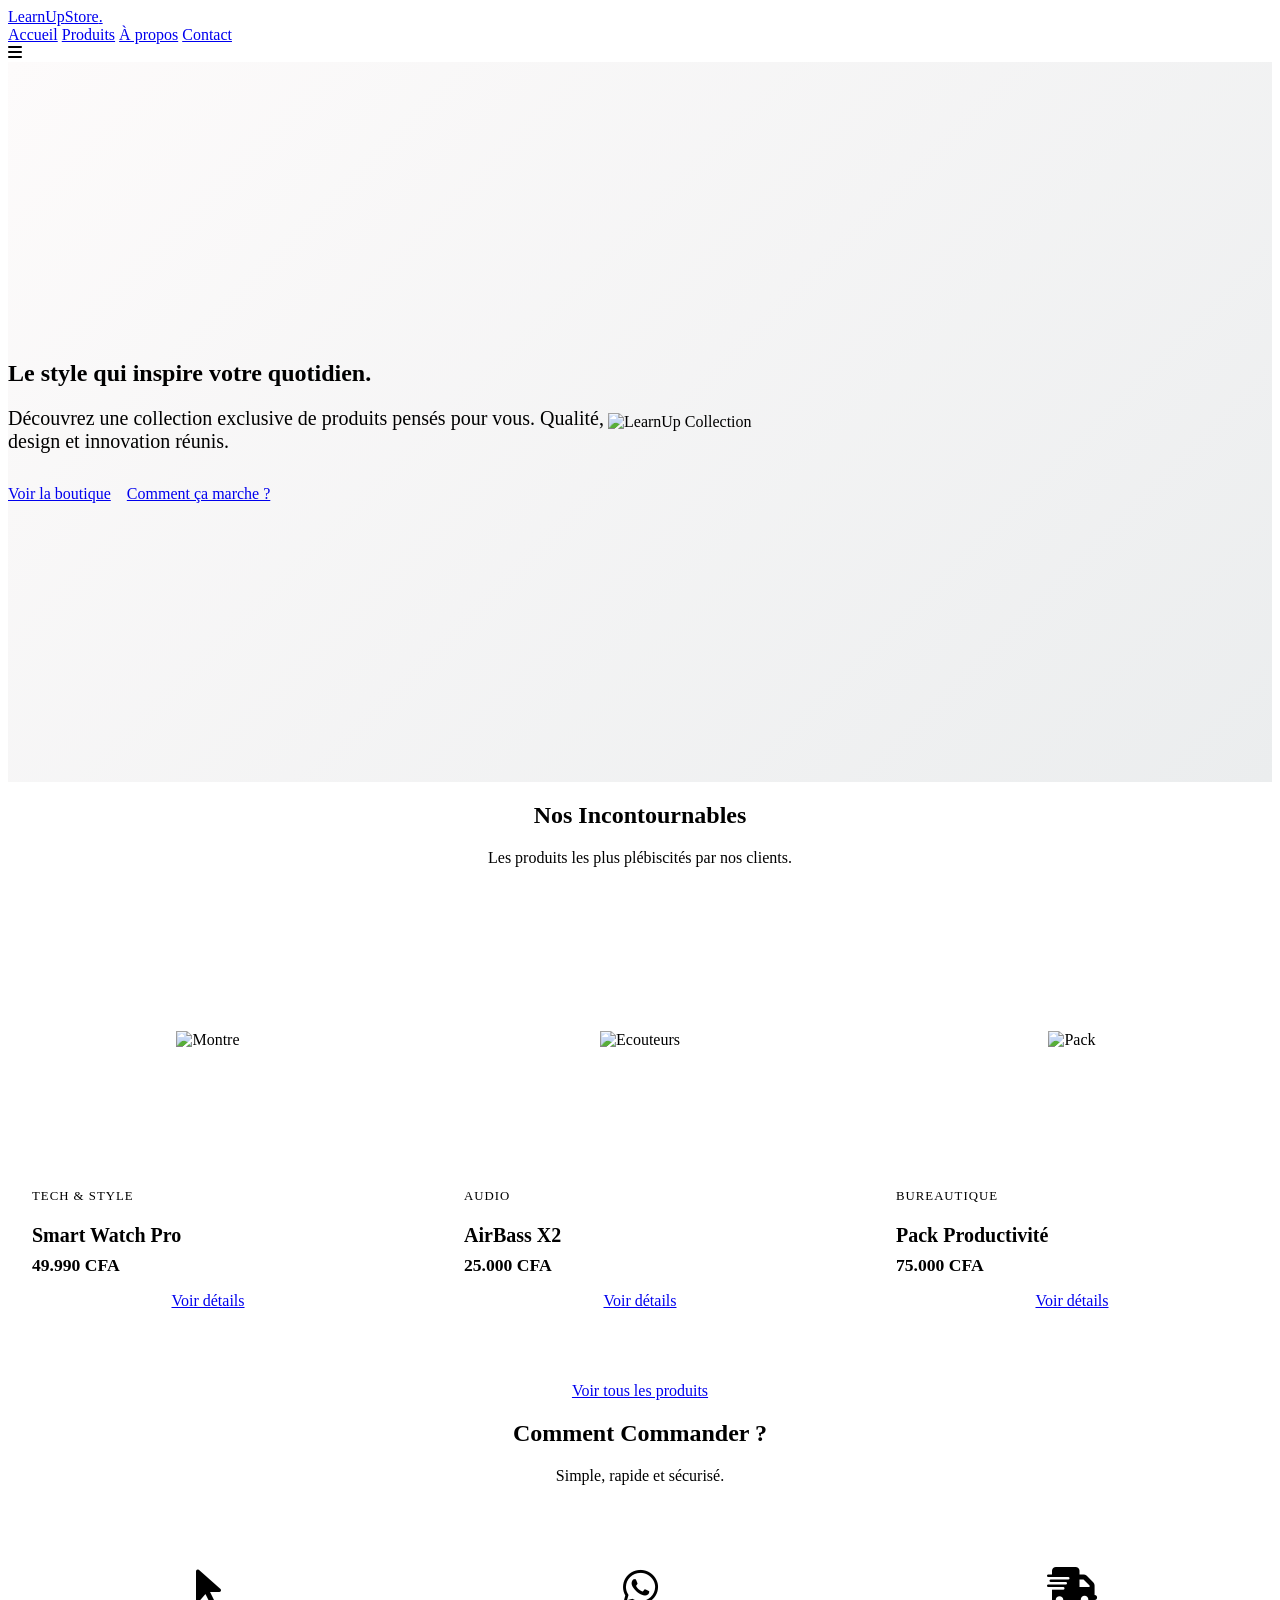
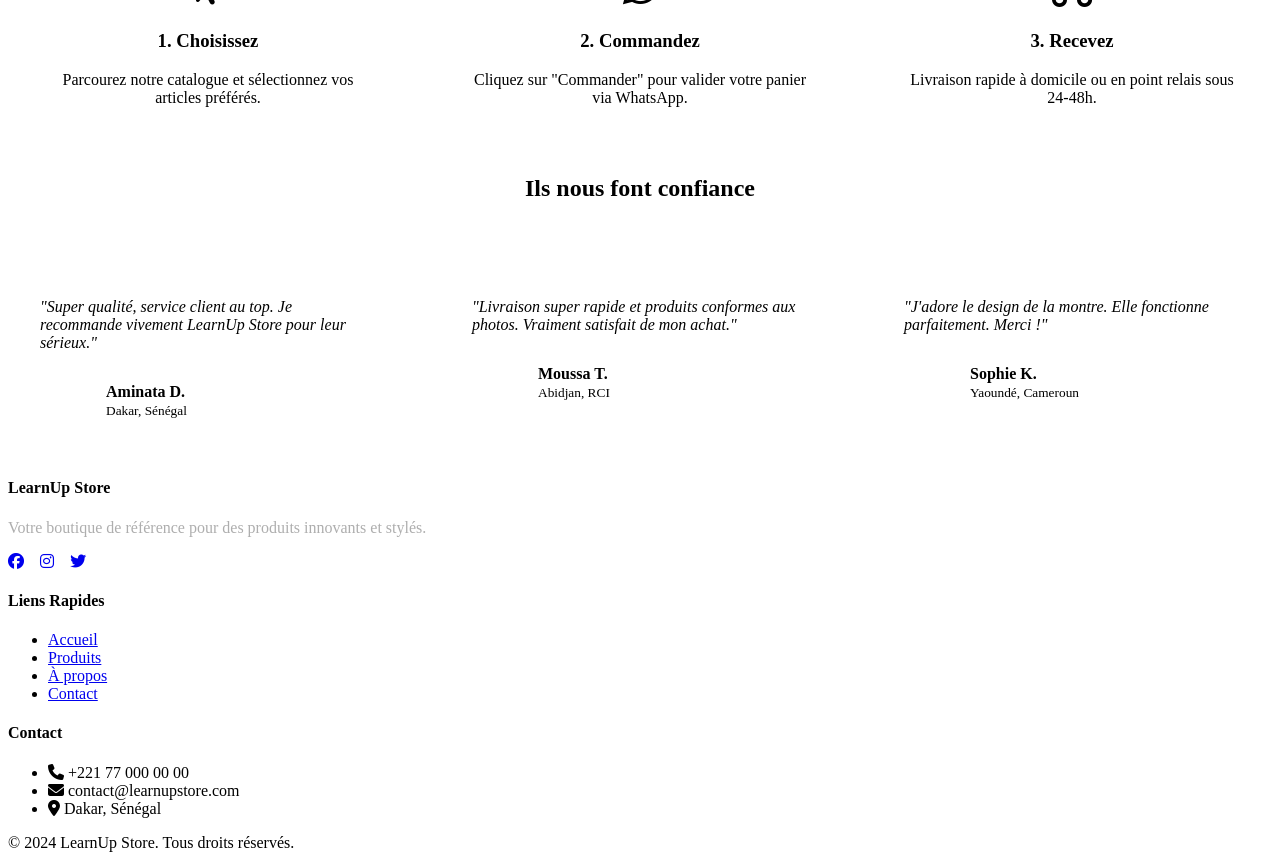
==== index.html @ 67e1fbdb "Add files via upload" ====
<!DOCTYPE html>
<html lang="fr">

<head>
    <meta charset="UTF-8">
    <meta name="viewport" content="width=device-width, initial-scale=1.0">
    <title>LearnUp Store - L'Innovation à portée de main</title>
    <link rel="stylesheet" href="css/style.css">
    <link rel="stylesheet" href="https://cdnjs.cloudflare.com/ajax/libs/font-awesome/6.4.0/css/all.min.css">
    <link href="https://fonts.googleapis.com/css2?family=Inter:wght@300;400;600;800&display=swap" rel="stylesheet">
    <style>
        /* Home Specific Styles */
        .hero {
            background: linear-gradient(135deg, #fdfbfb 0%, #ebedee 100%);
            min-height: 80vh;
            display: flex;
            align-items: center;
            position: relative;
            overflow: hidden;
        }

        .hero::before {
            content: '';
            position: absolute;
            top: -50%;
            right: -20%;
            width: 800px;
            height: 800px;
            background: linear-gradient(45deg, var(--primary), var(--accent));
            opacity: 0.1;
            border-radius: 50%;
            filter: blur(80px);
            z-index: 0;
        }

        .hero-content {
            position: relative;
            z-index: 1;
            max-width: 600px;
        }

        .hero h1 span {
            color: var(--primary);
        }

        .hero p {
            font-size: 1.25rem;
            color: var(--text-muted);
            margin-bottom: 2rem;
        }

        .hero-image {
            position: relative;
            z-index: 1;
            flex: 1;
            display: flex;
            justify-content: center;
        }

        .hero-image img {
            max-width: 450px;
            border-radius: var(--radius-lg);
            box-shadow: var(--shadow-lg);
            animation: float 6s ease-in-out infinite;
        }

        @keyframes float {
            0% {
                transform: translateY(0px);
            }

            50% {
                transform: translateY(-20px);
            }

            100% {
                transform: translateY(0px);
            }
        }

        .features-grid {
            display: grid;
            grid-template-columns: repeat(auto-fit, minmax(250px, 1fr));
            gap: 2rem;
            margin-top: 3rem;
        }

        .feature-card {
            background: var(--white);
            padding: 2rem;
            border-radius: var(--radius-lg);
            box-shadow: var(--shadow-sm);
            text-align: center;
            transition: transform 0.3s;
        }

        .feature-card:hover {
            transform: translateY(-5px);
            box-shadow: var(--shadow-md);
        }

        .feature-icon {
            font-size: 2.5rem;
            color: var(--primary);
            margin-bottom: 1rem;
        }

        /* Products Preview */
        .product-preview-grid {
            display: grid;
            grid-template-columns: repeat(auto-fit, minmax(280px, 1fr));
            gap: 2rem;
        }

        .product-card {
            background: var(--white);
            border-radius: var(--radius-lg);
            overflow: hidden;
            box-shadow: var(--shadow-sm);
            transition: all 0.3s ease;
            position: relative;
        }

        .product-card:hover {
            transform: translateY(-5px);
            box-shadow: var(--shadow-lg);
        }

        .product-image {
            height: 250px;
            background-color: var(--gray-100);
            display: flex;
            align-items: center;
            justify-content: center;
            overflow: hidden;
        }

        .product-image img {
            transition: transform 0.5s ease;
        }

        .product-card:hover .product-image img {
            transform: scale(1.05);
        }

        .product-info {
            padding: 1.5rem;
        }

        .product-category {
            font-size: 0.8rem;
            text-transform: uppercase;
            letter-spacing: 1px;
            color: var(--text-muted);
            margin-bottom: 0.5rem;
        }

        .product-title {
            font-size: 1.25rem;
            margin-bottom: 0.5rem;
            color: var(--secondary);
        }

        .product-price {
            font-size: 1.1rem;
            font-weight: 700;
            color: var(--primary);
            margin-bottom: 1rem;
        }

        .card-actions {
            display: flex;
            gap: 1rem;
        }

        /* Testimonials */
        .testimonial-card {
            background: var(--white);
            padding: 2rem;
            border-radius: var(--radius-lg);
            box-shadow: var(--shadow-sm);
            position: relative;
        }

        .testimonial-text {
            font-style: italic;
            margin-bottom: 1.5rem;
            color: var(--text-muted);
        }

        .user-info {
            display: flex;
            align-items: center;
            gap: 1rem;
        }

        .user-avatar {
            width: 50px;
            height: 50px;
            border-radius: 50%;
            background-color: var(--gray-200);
        }

        @media (max-width: 768px) {
            .hero {
                flex-direction: column;
                text-align: center;
                padding-top: 8rem;
            }

            .hero-content {
                margin-bottom: 3rem;
            }

            .hero::before {
                top: -10%;
                right: -50%;
            }
        }
    </style>
</head>

<body>

    <!-- Header -->
    <header class="site-header">
        <div class="container nav-wrapper">
            <a href="index.html" class="logo">LearnUp<span style="color:var(--text-main);">Store</span>.</a>

            <nav class="nav-links">
                <a href="index.html" class="active">Accueil</a>
                <a href="products.html">Produits</a>
                <a href="about.html">À propos</a>
                <a href="contact.html">Contact</a>
                <a href="products.html" class="btn btn-primary"
                    style="padding: 0.5rem 1rem; color: white;">Commander</a>
            </nav>

            <div class="mobile-toggle">
                <i class="fas fa-bars"></i>
            </div>
        </div>
    </header>

    <!-- Hero Section -->
    <section class="hero">
        <div class="container">
            <div style="display: flex; align-items: center; flex-wrap: wrap;">
                <div class="hero-content">
                    <h1>Le style qui <span>inspire</span> votre quotidien.</h1>
                    <p>Découvrez une collection exclusive de produits pensés pour vous. Qualité, design et innovation
                        réunis.</p>
                    <div style="display: flex; gap: 1rem; flex-wrap: wrap;">
                        <a href="products.html" class="btn btn-primary">Voir la boutique</a>
                        <a href="#how-it-works" class="btn btn-outline">Comment ça marche ?</a>
                    </div>
                </div>
                <div class="hero-image">
                    <!-- Placeholder for Hero Image -->
                    <img src="https://via.placeholder.com/450x550/6C63FF/ffffff?text=New+Collection"
                        alt="LearnUp Collection">
                </div>
            </div>
        </div>
    </section>

    <!-- Featured Products -->
    <section id="featured">
        <div class="container">
            <div style="text-align: center; margin-bottom: 3rem;">
                <h2>Nos Incontournables</h2>
                <p class="text-muted">Les produits les plus plébiscités par nos clients.</p>
            </div>

            <div class="product-preview-grid">
                <!-- Product 1 -->
                <article class="product-card">
                    <div class="product-image">
                        <img src="https://via.placeholder.com/300x300/e5e7eb/333333?text=Montre+Connectée" alt="Montre">
                    </div>
                    <div class="product-info">
                        <div class="product-category">Tech & Style</div>
                        <h3 class="product-title">Smart Watch Pro</h3>
                        <div class="product-price">49.990 CFA</div>
                        <div class="card-actions">
                            <a href="product_detail.html" class="btn btn-outline"
                                style="width: 100%; text-align: center;">Voir détails</a>
                        </div>
                    </div>
                </article>

                <!-- Product 2 -->
                <article class="product-card">
                    <div class="product-image">
                        <img src="https://via.placeholder.com/300x300/e5e7eb/333333?text=Écouteurs+Sans+Fil"
                            alt="Ecouteurs">
                    </div>
                    <div class="product-info">
                        <div class="product-category">Audio</div>
                        <h3 class="product-title">AirBass X2</h3>
                        <div class="product-price">25.000 CFA</div>
                        <div class="card-actions">
                            <a href="product_detail.html" class="btn btn-outline"
                                style="width: 100%; text-align: center;">Voir détails</a>
                        </div>
                    </div>
                </article>

                <!-- Product 3 -->
                <article class="product-card">
                    <div class="product-image">
                        <img src="https://via.placeholder.com/300x300/e5e7eb/333333?text=Pack+Productivité" alt="Pack">
                    </div>
                    <div class="product-info">
                        <div class="product-category">Bureautique</div>
                        <h3 class="product-title">Pack Productivité</h3>
                        <div class="product-price">75.000 CFA</div>
                        <div class="card-actions">
                            <a href="product_detail.html" class="btn btn-outline"
                                style="width: 100%; text-align: center;">Voir détails</a>
                        </div>
                    </div>
                </article>
            </div>

            <div style="text-align: center; margin-top: 3rem;">
                <a href="products.html" class="btn btn-primary">Voir tous les produits</a>
            </div>
        </div>
    </section>

    <!-- How It Works -->
    <section id="how-it-works" style="background-color: var(--white);">
        <div class="container">
            <div style="text-align: center; margin-bottom: 3rem;">
                <h2>Comment Commander ?</h2>
                <p>Simple, rapide et sécurisé.</p>
            </div>

            <div class="features-grid">
                <div class="feature-card">
                    <div class="feature-icon"><i class="fas fa-mouse-pointer"></i></div>
                    <h3>1. Choisissez</h3>
                    <p>Parcourez notre catalogue et sélectionnez vos articles préférés.</p>
                </div>
                <div class="feature-card">
                    <div class="feature-icon"><i class="fab fa-whatsapp"></i></div>
                    <h3>2. Commandez</h3>
                    <p>Cliquez sur "Commander" pour valider votre panier via WhatsApp.</p>
                </div>
                <div class="feature-card">
                    <div class="feature-icon"><i class="fas fa-truck-fast"></i></div>
                    <h3>3. Recevez</h3>
                    <p>Livraison rapide à domicile ou en point relais sous 24-48h.</p>
                </div>
            </div>
        </div>
    </section>

    <!-- Reviews -->
    <section id="reviews">
        <div class="container">
            <h2 style="text-align: center; margin-bottom: 3rem;">Ils nous font confiance</h2>
            <div class="features-grid">
                <div class="testimonial-card">
                    <p class="testimonial-text">"Super qualité, service client au top. Je recommande vivement LearnUp
                        Store pour leur sérieux."</p>
                    <div class="user-info">
                        <div class="user-avatar"></div>
                        <div>
                            <strong>Aminata D.</strong><br>
                            <small>Dakar, Sénégal</small>
                        </div>
                    </div>
                </div>
                <div class="testimonial-card">
                    <p class="testimonial-text">"Livraison super rapide et produits conformes aux photos. Vraiment
                        satisfait de mon achat."</p>
                    <div class="user-info">
                        <div class="user-avatar"></div>
                        <div>
                            <strong>Moussa T.</strong><br>
                            <small>Abidjan, RCI</small>
                        </div>
                    </div>
                </div>
                <div class="testimonial-card">
                    <p class="testimonial-text">"J'adore le design de la montre. Elle fonctionne parfaitement. Merci !"
                    </p>
                    <div class="user-info">
                        <div class="user-avatar"></div>
                        <div>
                            <strong>Sophie K.</strong><br>
                            <small>Yaoundé, Cameroun</small>
                        </div>
                    </div>
                </div>
            </div>
        </div>
    </section>

    <!-- Footer -->
    <footer>
        <div class="container">
            <div class="footer-content">
                <div class="footer-col">
                    <h4>LearnUp Store</h4>
                    <p style="color: #aeaeae; margin-bottom: 1rem;">Votre boutique de référence pour des produits
                        innovants et stylés.</p>
                    <div style="display: flex; gap: 1rem;">
                        <a href="#"><i class="fab fa-facebook"></i></a>
                        <a href="#"><i class="fab fa-instagram"></i></a>
                        <a href="#"><i class="fab fa-twitter"></i></a>
                    </div>
                </div>
                <div class="footer-col">
                    <h4>Liens Rapides</h4>
                    <ul>
                        <li><a href="index.html">Accueil</a></li>
                        <li><a href="products.html">Produits</a></li>
                        <li><a href="about.html">À propos</a></li>
                        <li><a href="contact.html">Contact</a></li>
                    </ul>
                </div>
                <div class="footer-col">
                    <h4>Contact</h4>
                    <ul>
                        <li><i class="fas fa-phone"></i> +221 77 000 00 00</li>
                        <li><i class="fas fa-envelope"></i> contact@learnupstore.com</li>
                        <li><i class="fas fa-map-marker-alt"></i> Dakar, Sénégal</li>
                    </ul>
                </div>
            </div>
            <div class="footer-bottom">
                &copy; 2024 LearnUp Store. Tous droits réservés.
            </div>
        </div>
    </footer>

    <script src="js/script.js"></script>
</body>

</html>
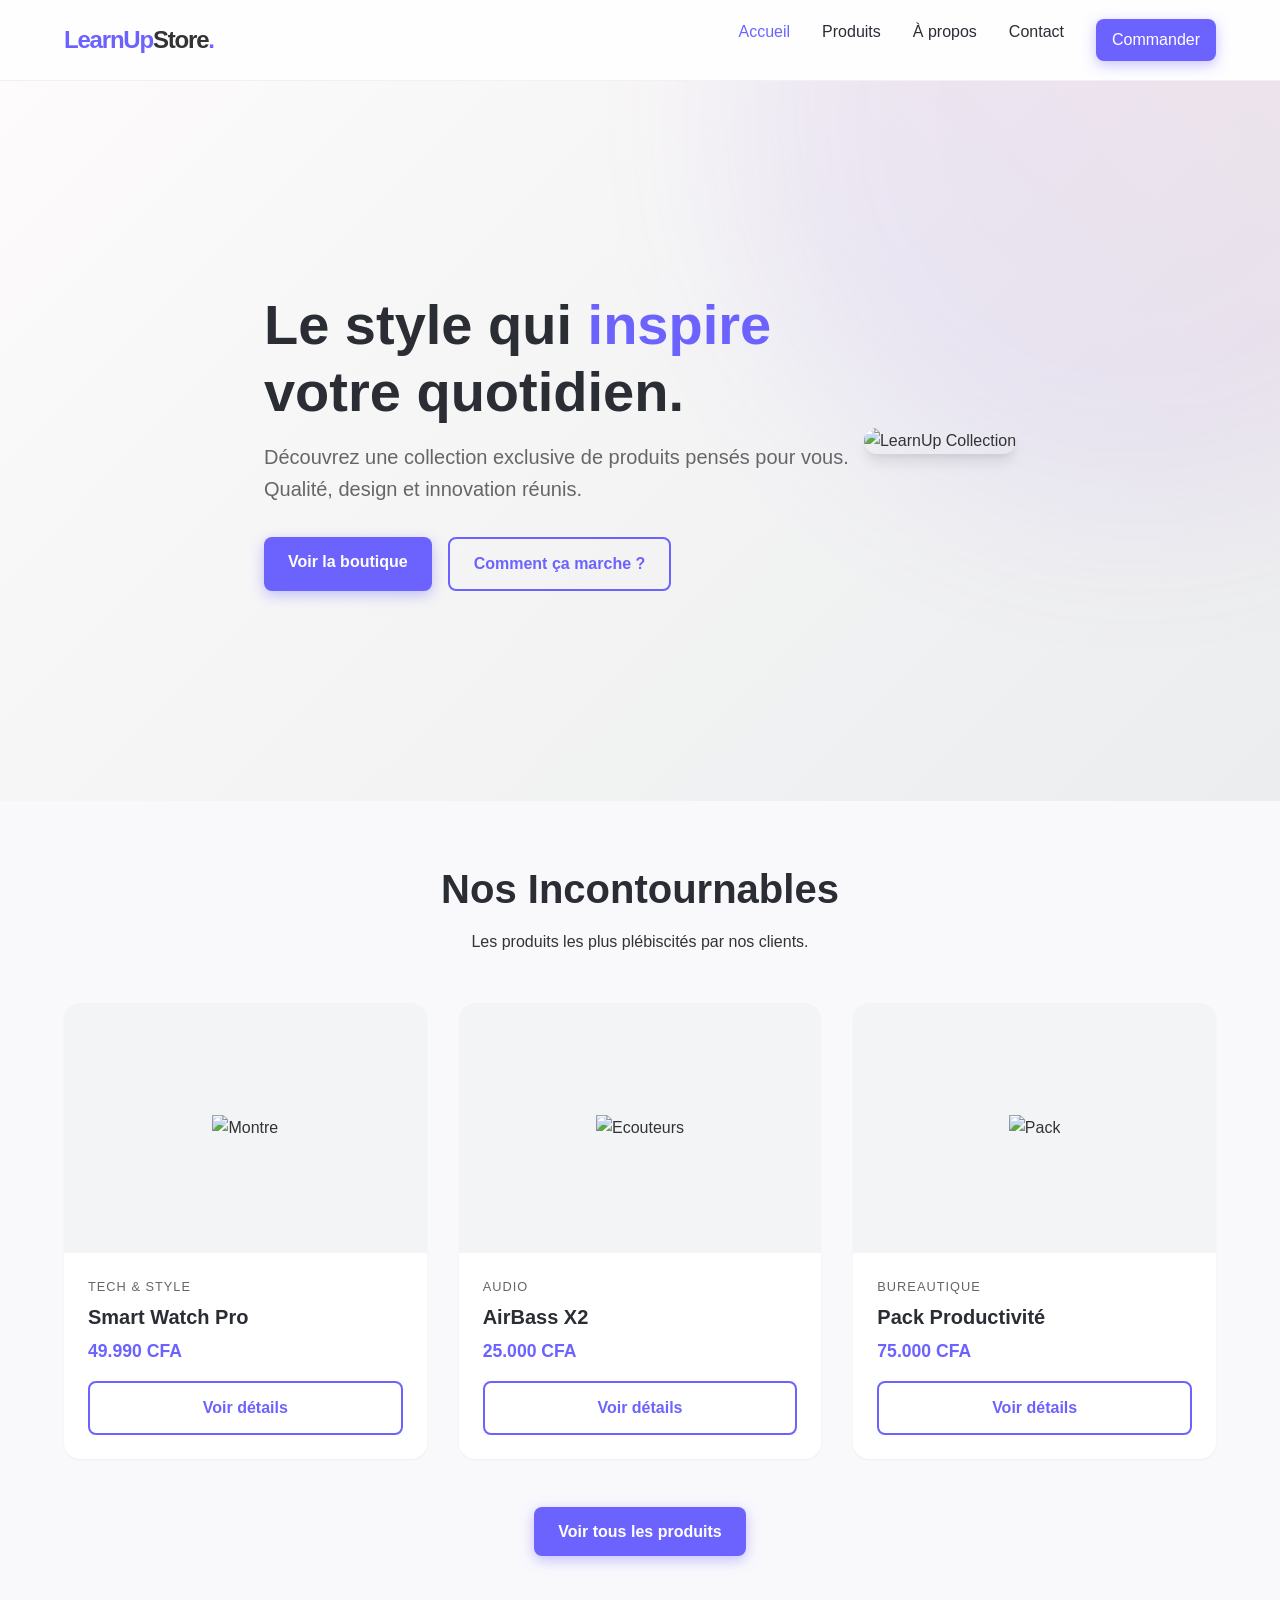
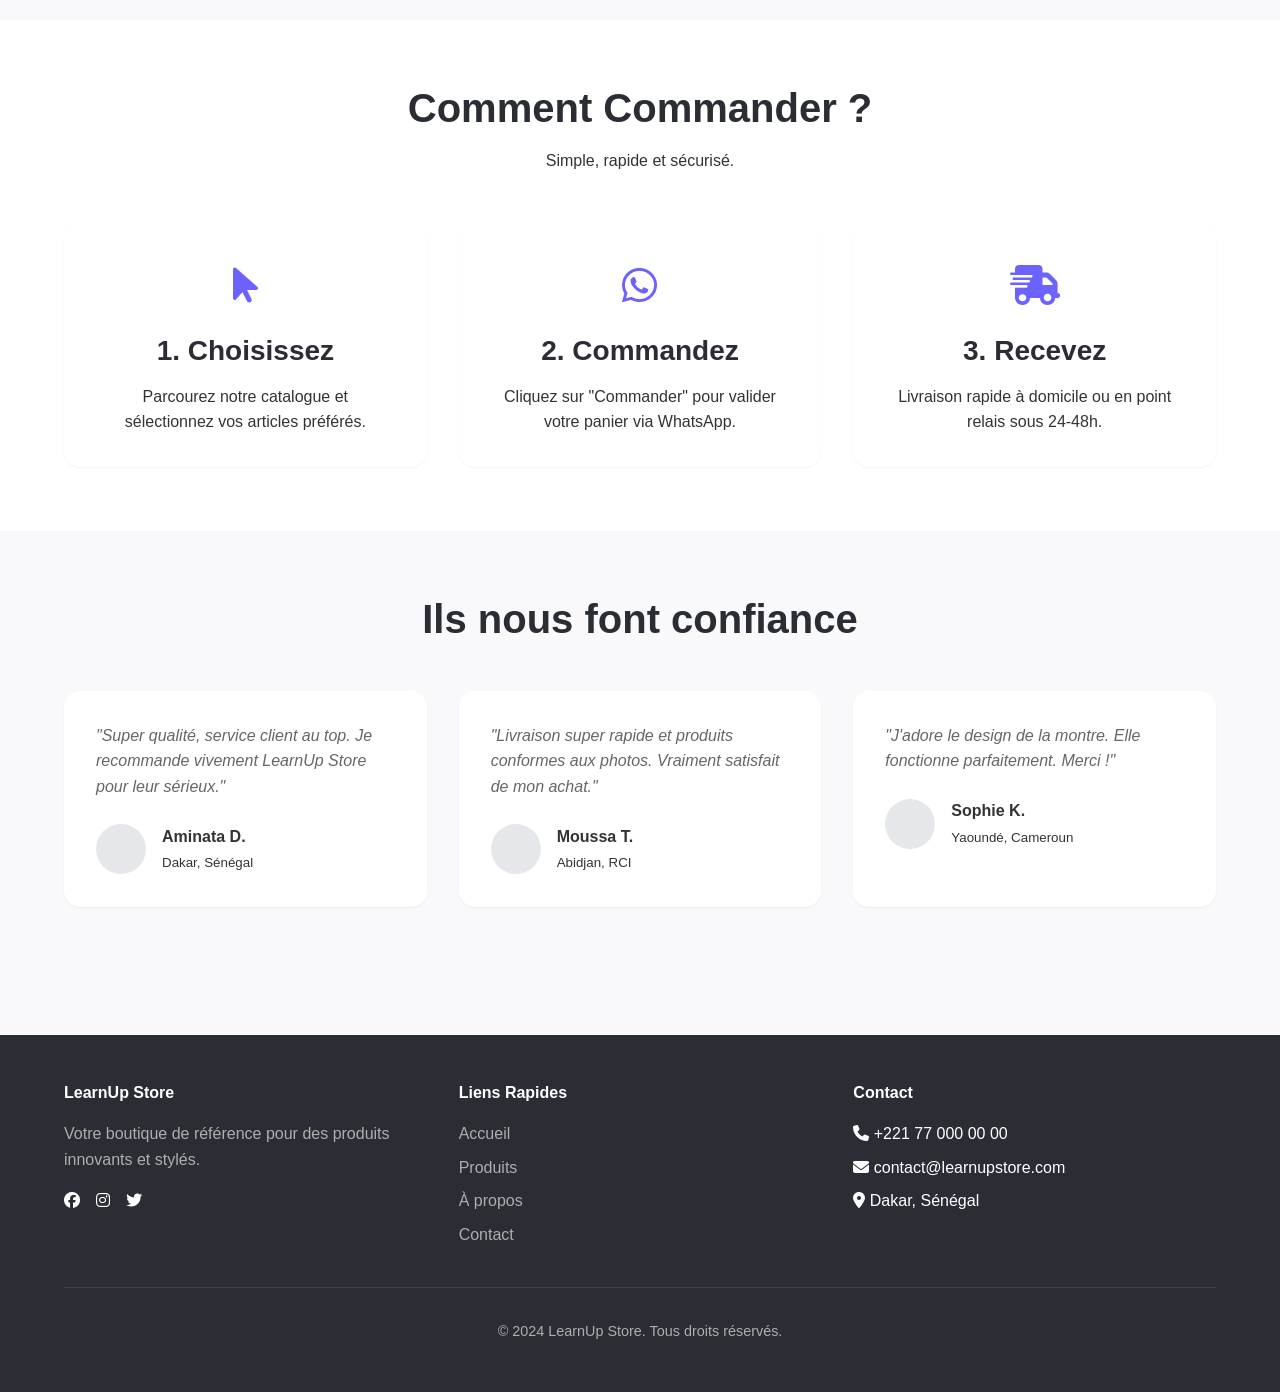
==== commit 241149a6: "Restore index.html with original content" ====
--- a/index.html
+++ b/index.html
@@ -5,7 +5,7 @@
     <meta charset="UTF-8">
     <meta name="viewport" content="width=device-width, initial-scale=1.0">
     <title>LearnUp Store - L'Innovation à portée de main</title>
-    <link rel="stylesheet" href="css/style.css">
+    <link rel="stylesheet" href="style.css">
     <link rel="stylesheet" href="https://cdnjs.cloudflare.com/ajax/libs/font-awesome/6.4.0/css/all.min.css">
     <link href="https://fonts.googleapis.com/css2?family=Inter:wght@300;400;600;800&display=swap" rel="stylesheet">
     <style>
@@ -437,7 +437,8 @@
         </div>
     </footer>
 
-    <script src="js/script.js"></script>
+    <script src="script.js"></script>
 </body>
 
-</html>+
+</html>
--- a/style.css
+++ b/style.css
@@ -0,0 +1,242 @@
+:root {
+    --primary: #6C63FF;
+    /* LearnUp vibe - Modern Purple/Blue */
+    --primary-dark: #5a52d5;
+    --secondary: #2A2D34;
+    /* Dark gray for text */
+    --accent: #FF6584;
+    /* Soft pink/red for CTAs or highlights */
+    --bg-light: #F9F9FC;
+    --white: #ffffff;
+    --gray-100: #f3f4f6;
+    --gray-200: #e5e7eb;
+    --text-main: #333333;
+    --text-muted: #666666;
+
+    --shadow-sm: 0 1px 2px 0 rgba(0, 0, 0, 0.05);
+    --shadow-md: 0 4px 6px -1px rgba(0, 0, 0, 0.1), 0 2px 4px -1px rgba(0, 0, 0, 0.06);
+    --shadow-lg: 0 10px 15px -3px rgba(0, 0, 0, 0.1), 0 4px 6px -2px rgba(0, 0, 0, 0.05);
+
+    --radius-md: 0.5rem;
+    --radius-lg: 1rem;
+    --font-main: 'Inter', sans-serif;
+}
+
+* {
+    margin: 0;
+    padding: 0;
+    box-sizing: border-box;
+}
+
+body {
+    font-family: var(--font-main);
+    background-color: var(--bg-light);
+    color: var(--text-main);
+    line-height: 1.6;
+    overflow-x: hidden;
+}
+
+a {
+    text-decoration: none;
+    color: inherit;
+    transition: color 0.3s ease;
+}
+
+ul {
+    list-style: none;
+}
+
+img {
+    max-width: 100%;
+    display: block;
+}
+
+/* --- Typography --- */
+h1,
+h2,
+h3,
+h4,
+h5,
+h6 {
+    font-weight: 700;
+    line-height: 1.2;
+    margin-bottom: 1rem;
+    color: var(--secondary);
+}
+
+h1 {
+    font-size: 3.5rem;
+}
+
+h2 {
+    font-size: 2.5rem;
+}
+
+h3 {
+    font-size: 1.75rem;
+}
+
+@media (max-width: 768px) {
+    h1 {
+        font-size: 2.5rem;
+    }
+
+    h2 {
+        font-size: 2rem;
+    }
+}
+
+/* --- Layout --- */
+.container {
+    max-width: 1200px;
+    margin: 0 auto;
+    padding: 0 1.5rem;
+}
+
+section {
+    padding: 4rem 0;
+}
+
+/* --- Buttons --- */
+.btn {
+    display: inline-block;
+    padding: 0.75rem 1.5rem;
+    border-radius: var(--radius-md);
+    font-weight: 600;
+    cursor: pointer;
+    transition: all 0.3s ease;
+    border: none;
+    font-size: 1rem;
+}
+
+.btn-primary {
+    background-color: var(--primary);
+    color: var(--white);
+    box-shadow: 0 4px 14px 0 rgba(108, 99, 255, 0.39);
+}
+
+.btn-primary:hover {
+    background-color: var(--primary-dark);
+    transform: translateY(-2px);
+    box-shadow: 0 6px 20px rgba(108, 99, 255, 0.23);
+}
+
+.btn-outline {
+    background-color: transparent;
+    border: 2px solid var(--primary);
+    color: var(--primary);
+}
+
+.btn-outline:hover {
+    background-color: var(--primary);
+    color: var(--white);
+}
+
+/* --- Header & Nav --- */
+.site-header {
+    background: rgba(255, 255, 255, 0.8);
+    backdrop-filter: blur(10px);
+    -webkit-backdrop-filter: blur(10px);
+    position: sticky;
+    top: 0;
+    z-index: 1000;
+    border-bottom: 1px solid rgba(0, 0, 0, 0.05);
+}
+
+.nav-wrapper {
+    display: flex;
+    justify-content: space-between;
+    align-items: center;
+    height: 80px;
+}
+
+.logo {
+    font-size: 1.5rem;
+    font-weight: 800;
+    color: var(--primary);
+    letter-spacing: -0.05em;
+}
+
+.nav-links {
+    display: flex;
+    gap: 2rem;
+}
+
+.nav-links a {
+    font-weight: 500;
+    color: var(--secondary);
+}
+
+.nav-links a:hover,
+.nav-links a.active {
+    color: var(--primary);
+}
+
+.mobile-toggle {
+    display: none;
+    font-size: 1.5rem;
+    cursor: pointer;
+}
+
+@media (max-width: 768px) {
+    .nav-links {
+        display: none;
+        position: absolute;
+        top: 80px;
+        left: 0;
+        width: 100%;
+        background: var(--white);
+        flex-direction: column;
+        padding: 2rem;
+        box-shadow: var(--shadow-md);
+        text-align: center;
+    }
+
+    .nav-links.active {
+        display: flex;
+    }
+
+    .mobile-toggle {
+        display: block;
+    }
+}
+
+/* --- Footer --- */
+footer {
+    background-color: var(--secondary);
+    color: var(--white);
+    padding: 3rem 0;
+    margin-top: 4rem;
+}
+
+.footer-content {
+    display: grid;
+    grid-template-columns: repeat(auto-fit, minmax(200px, 1fr));
+    gap: 2rem;
+    margin-bottom: 2rem;
+}
+
+.footer-col h4 {
+    color: var(--white);
+    margin-bottom: 1.2rem;
+}
+
+.footer-col ul li {
+    margin-bottom: 0.5rem;
+}
+
+.footer-col ul li a {
+    color: #aeaeae;
+}
+
+.footer-col ul li a:hover {
+    color: var(--white);
+}
+
+.footer-bottom {
+    text-align: center;
+    padding-top: 2rem;
+    border-top: 1px solid rgba(255, 255, 255, 0.1);
+    color: #aeaeae;
+    font-size: 0.9rem;
+}
